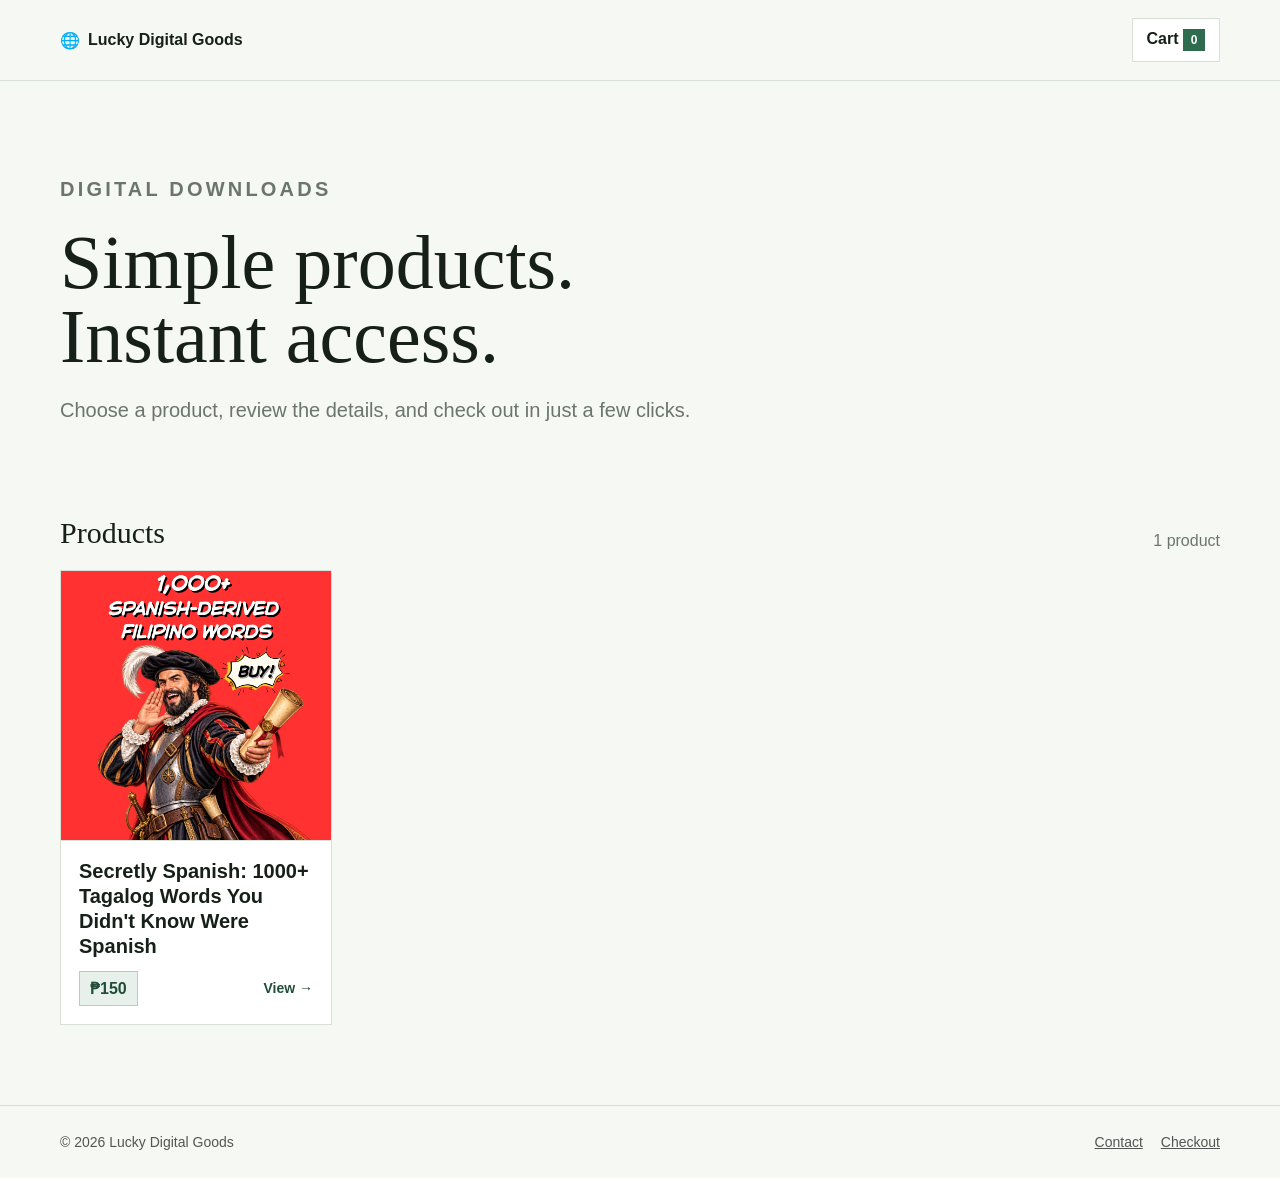
==== index.html @ a17fe29d "Add files via upload" ====
<!doctype html>
<html lang="en">
<head>
  <meta charset="utf-8" />
  <meta name="viewport" content="width=device-width, initial-scale=1" />
  <title>Lucky Digital Goods</title>
  <meta name="description" content="Simple digital goods store." />
  <link rel="stylesheet" href="styles.css" />
</head>
<body>
  <header class="site-header">
    <a class="brand" href="index.html">🌐 <span>Lucky Digital Goods</span></a>
    <nav class="header-actions">
      <a href="checkout.html" class="cart-button">Cart <span id="cart-count">0</span></a>
    </nav>
  </header>

  <main class="container">
    <section class="hero">
      <p class="eyebrow">DIGITAL DOWNLOADS</p>
      <h1>Simple products. Instant access.</h1>
      <p>Choose a product, review the details, and check out in just a few clicks.</p>
    </section>

    <section>
      <div class="section-title">
        <h2>Products</h2>
        <span id="product-total"></span>
      </div>
      <div id="product-grid" class="product-grid"></div>
    </section>
  </main>

  <footer class="site-footer">
    <div>© <span id="year"></span> Lucky Digital Goods</div>
    <div class="footer-links">
      <a href="mailto:learngokids@gmail.com">Contact</a>
      <a href="checkout.html">Checkout</a>
    </div>
  </footer>

  <script src="products.js"></script>
  <script src="app.js"></script>
</body>
</html>
---- styles.css ----
:root{
  --bg:#F6F8F3;
  --text:#172018;
  --muted:#6B756D;
  --line:#D9E0D8;
  --card:#FFFFFF;
  --accent:#2F6B4F;
  --accent-dark:#214D39;
  --soft:#E7F0EA;
  --radius:0px;
}
*{box-sizing:border-box}
html{scroll-behavior:smooth}
body{margin:0;font-family:"Trebuchet MS","Segoe UI",Arial,sans-serif;color:var(--text);background:var(--bg)}
a{color:inherit} img{max-width:100%;display:block} button,input,select{font:inherit} button{cursor:pointer}
.site-header{position:sticky;top:0;z-index:30;display:flex;justify-content:space-between;align-items:center;padding:18px max(24px,calc((100vw - 1160px)/2));border-bottom:1px solid var(--line);background:rgba(246,248,243,.96);backdrop-filter:blur(8px)}
.brand{display:flex;align-items:center;gap:8px;text-decoration:none;font-weight:800}.header-actions{display:flex;align-items:center;gap:12px}
.cart-button{text-decoration:none;border:1px solid var(--line);padding:10px 14px;border-radius:0;font-weight:700;background:#fff}
#cart-count{display:inline-grid;place-items:center;min-width:22px;height:22px;padding:0 6px;border-radius:0;background:var(--accent);color:white;font-size:12px}
.container{width:min(1160px,calc(100% - 32px));margin:0 auto}
.hero{padding:72px 0 50px;max-width:720px}.eyebrow{font-size:12px;font-weight:900;letter-spacing:.16em;color:var(--accent-dark)}
.hero h1,.section-title h2,.product-info h1,.description-section h2,.checkout-page h1,.checkout-box h2,.reviews-header h2{font-family:Georgia,"Times New Roman",serif;font-weight:500}
.hero h1{font-size:clamp(38px,7vw,76px);line-height:.98;margin:8px 0 18px}.hero p{font-size:20px;color:var(--muted);line-height:1.6}
.section-title{display:flex;justify-content:space-between;align-items:end;margin:20px 0}.section-title h2{font-size:30px;margin:0}.section-title span{color:var(--muted)}
.product-grid{display:grid;grid-template-columns:repeat(auto-fill,minmax(245px,1fr));gap:24px;padding-bottom:80px}
.product-card{overflow:hidden;background:var(--card);border:1px solid var(--line);border-radius:0;transition:.18s ease}
.product-card:hover{transform:translateY(-4px);box-shadow:0 10px 24px rgba(33,77,57,.08);border-color:#BFC9C0}.product-card a{text-decoration:none}
.product-card img{width:100%;aspect-ratio:1/1;object-fit:cover;border-bottom:1px solid var(--line)}.product-card-body{padding:18px}.product-card h3{margin:0 0 12px;font-size:20px;line-height:1.25}
.product-meta{display:flex;justify-content:space-between;align-items:center;gap:12px}.price-tag{display:inline-block;padding:7px 10px;background:var(--soft);border:1px solid #B9CDBF;color:var(--accent-dark);font-weight:800}.view-link{font-size:14px;font-weight:800;color:var(--accent-dark)}
.product-page{padding-top:34px;padding-bottom:80px}.back-link{display:inline-block;margin:8px 0 24px;text-decoration:none;font-weight:700;color:var(--accent-dark)}
.product-detail{display:grid;grid-template-columns:minmax(0,1.25fr) minmax(320px,.75fr);gap:34px;align-items:start}
.gallery,.product-info,.description-section,.reviews-section{background:#fff;border:1px solid var(--line);border-radius:0}.gallery{overflow:hidden;padding:16px}
.main-image-wrap{position:relative;width:100%;height:560px;display:flex;align-items:center;justify-content:center;overflow:hidden;background:#F1F4EF}
.main-product-image{width:100%;height:100%;object-fit:contain;object-position:center;display:block}
.gallery-arrow{position:absolute;top:50%;transform:translateY(-50%);width:42px;height:42px;border-radius:0;border:1px solid var(--line);background:#fff;font-size:28px;line-height:1;z-index:3}
.gallery-arrow.left{left:14px}.gallery-arrow.right{right:14px}.thumbnail-row{display:flex;gap:10px;overflow-x:auto;padding-top:12px}
.thumb{width:90px;height:76px;flex:0 0 90px;object-fit:contain;object-position:center;background:#fff;border:2px solid transparent;border-radius:0;cursor:pointer}.thumb.active{border-color:var(--accent)}
.product-info{padding:26px;position:sticky;top:92px}.badge{display:inline-block;background:var(--soft);border:1px solid #d8d2c7;border-radius:0;padding:7px 10px;font-size:12px;font-weight:800;color:var(--accent-dark)}
.product-info h1{font-size:clamp(30px,4vw,48px);line-height:1.05;margin:16px 0}.big-price{font-size:26px;font-weight:900;margin-bottom:14px;color:var(--accent-dark)}.lead{font-size:17px;color:var(--muted);line-height:1.55}
.purchase-actions{display:grid;grid-template-columns:1fr 1fr;gap:10px;margin:24px 0}.btn{display:inline-flex;align-items:center;justify-content:center;border:1px solid var(--accent);border-radius:0;padding:13px 18px;text-decoration:none;font-weight:900;background:#fff;color:var(--accent-dark)}
.btn-primary{background:var(--accent);color:#fff;border-color:var(--accent)}.btn-primary:hover{background:var(--accent-dark)}.btn-secondary:hover{background:var(--soft)}.btn-small{padding:9px 13px;font-size:14px}.btn-block{width:100%}
.mini-trust{display:grid;gap:9px;font-size:13px;color:#444;margin:18px 0}.details-card{border-top:1px solid #ddd;padding-top:18px}.details-card h3{margin:0 0 12px}.details-card ul{padding-left:20px;line-height:1.7}
.reviews-section{margin-top:28px;padding:28px}.reviews-header{display:flex;justify-content:space-between;align-items:flex-end;gap:20px;margin-bottom:18px}.reviews-label{display:block;margin-bottom:5px;color:var(--accent);font-size:11px;font-weight:900;letter-spacing:.13em}.reviews-header h2{margin:0;font-size:28px}.review-summary{display:flex;align-items:center;gap:9px;font-size:13px}.review-stars{color:#E5A700;letter-spacing:2px;font-size:16px}.reviews-notice{margin-bottom:20px;padding:10px 12px;background:var(--soft);color:var(--accent-dark);font-size:12px;line-height:1.5;border-left:3px solid var(--accent)}
.reviews-grid{display:grid;grid-template-columns:repeat(2,minmax(0,1fr));gap:0 28px}.review-card{padding:18px 0;border-bottom:1px solid var(--line)}.review-top{display:flex;align-items:center;gap:12px;margin-bottom:10px}.review-avatar{width:40px;height:40px;flex:0 0 40px;display:grid;place-items:center;background:var(--soft);border:1px solid #C6D4CA;color:var(--accent-dark);font-size:15px;font-weight:900}.review-user{display:block;margin-bottom:3px;font-size:14px}.review-card p{margin:0;color:#465048;line-height:1.6;font-size:14px}
.description-section{padding:28px;margin-top:28px}.description-section h2{margin-top:0}.description-section p{line-height:1.75;color:#333}
.checkout-page{padding:42px 0 80px}.checkout-page h1{font-size:40px}.checkout-layout{display:grid;grid-template-columns:1.4fr .8fr;gap:32px;align-items:start}.checkout-items{display:grid;gap:14px}
.checkout-item{display:grid;grid-template-columns:92px 1fr auto;gap:16px;align-items:center;padding:16px;background:#fff;border:1px solid var(--line);border-radius:0}.checkout-item img{width:92px;height:92px;border-radius:0;object-fit:contain;background:#F4F6F2}.checkout-item h3{margin:0 0 7px;font-size:18px}.remove-link{border:0;background:transparent;text-decoration:underline;padding:0;margin-top:8px;color:var(--accent-dark)}
.summary-card,.checkout-box{background:#fff;border:1px solid var(--line);border-radius:0;padding:20px}.summary-card{margin-top:16px}.summary-card>div{display:flex;justify-content:space-between;padding:10px 0}.summary-total{border-top:1px solid #ddd;font-size:20px}.checkout-box{position:sticky;top:92px}.checkout-box h2{margin-top:0}.checkout-box label{display:grid;gap:7px;font-weight:800;font-size:14px;margin-bottom:15px}.checkout-box input,.checkout-box select{width:100%;padding:13px;border:1px solid #aaa;border-radius:0;background:#fff}.payment-note{background:var(--soft);padding:14px;border-radius:0;margin:16px 0;color:var(--accent-dark)}.payment-note p{margin:7px 0 0;color:#555;font-size:13px;line-height:1.55}.form-message{min-height:20px;font-size:13px}.fine-print{font-size:11px;color:#777;line-height:1.5}.empty-state{padding:40px;text-align:center;background:#fff;border:1px solid var(--line);border-radius:0}
.site-footer{display:flex;justify-content:space-between;gap:20px;align-items:center;border-top:1px solid var(--line);padding:28px max(24px,calc((100vw - 1160px)/2));color:#555;font-size:14px}.footer-links{display:flex;gap:18px}
@media(max-width:820px){.product-detail,.checkout-layout{grid-template-columns:1fr}.product-info,.checkout-box{position:static}.main-image-wrap{height:500px}}
@media(max-width:650px){.reviews-header{align-items:flex-start;flex-direction:column}.reviews-grid{grid-template-columns:1fr}}
@media(max-width:560px){.site-header{padding:14px 16px}.brand span{font-size:14px}.hero{padding:48px 0 30px}.hero p{font-size:17px}.main-image-wrap{height:390px}.purchase-actions{grid-template-columns:1fr}.checkout-item{grid-template-columns:72px 1fr}.checkout-item img{width:72px;height:72px}.checkout-item>strong{grid-column:2}.site-footer{align-items:flex-start;flex-direction:column}}
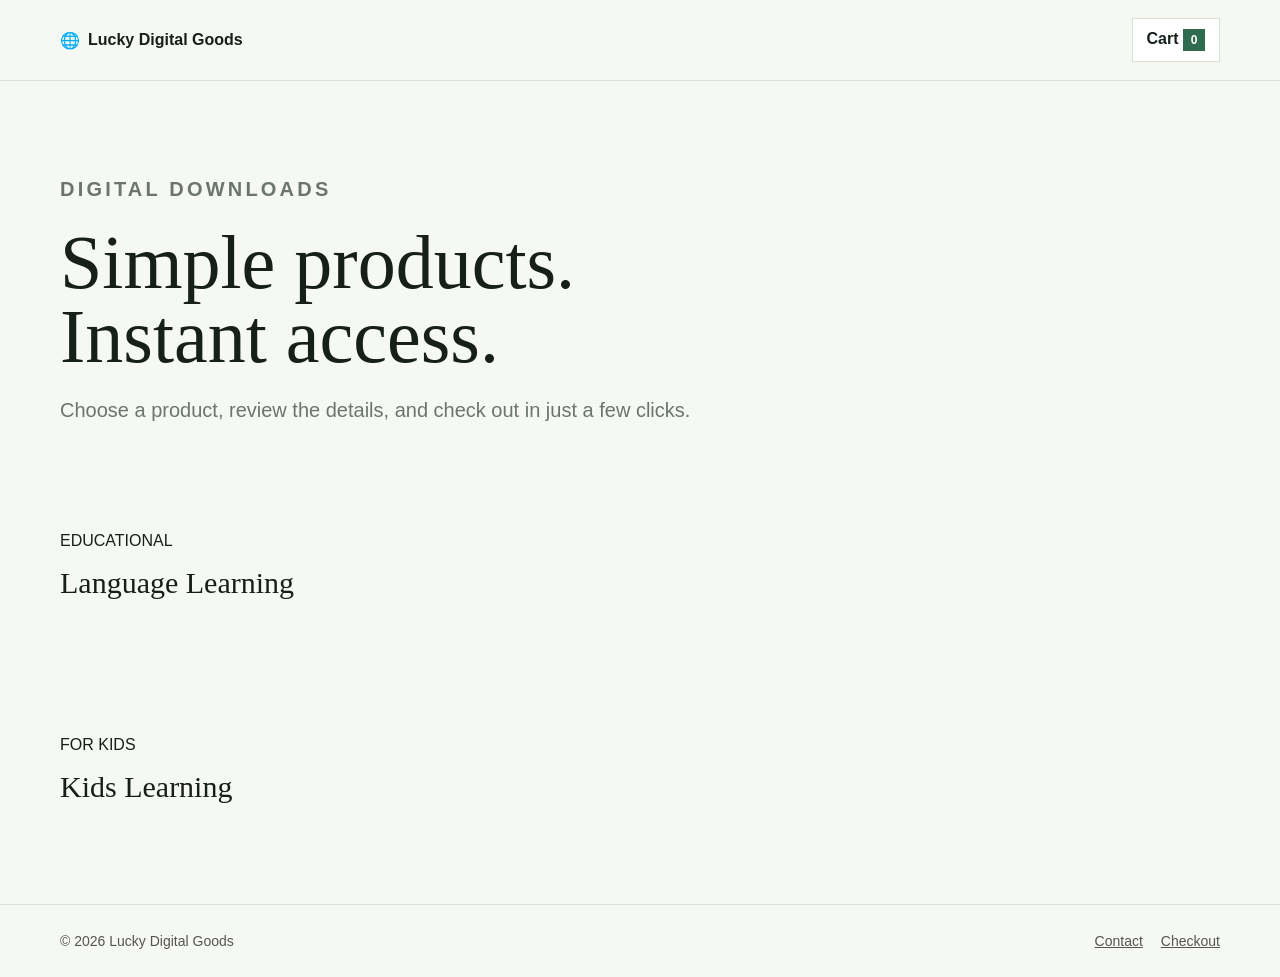
==== commit 21ada871: "Update index.html" ====
--- a/index.html
+++ b/index.html
@@ -22,13 +22,34 @@
       <p>Choose a product, review the details, and check out in just a few clicks.</p>
     </section>
 
-    <section>
-      <div class="section-title">
-        <h2>Products</h2>
-        <span id="product-total"></span>
-      </div>
-      <div id="product-grid" class="product-grid"></div>
-    </section>
+<section class="category-section">
+  <div class="section-title">
+    <div>
+      <p class="category-label">EDUCATIONAL</p>
+      <h2>Language Learning</h2>
+    </div>
+  </div>
+
+  <div
+    id="language-product-grid"
+    class="product-grid"
+  ></div>
+</section>
+
+
+<section class="category-section">
+  <div class="section-title">
+    <div>
+      <p class="category-label">FOR KIDS</p>
+      <h2>Kids Learning</h2>
+    </div>
+  </div>
+
+  <div
+    id="kids-product-grid"
+    class="product-grid"
+  ></div>
+</section>
   </main>
 
   <footer class="site-footer">
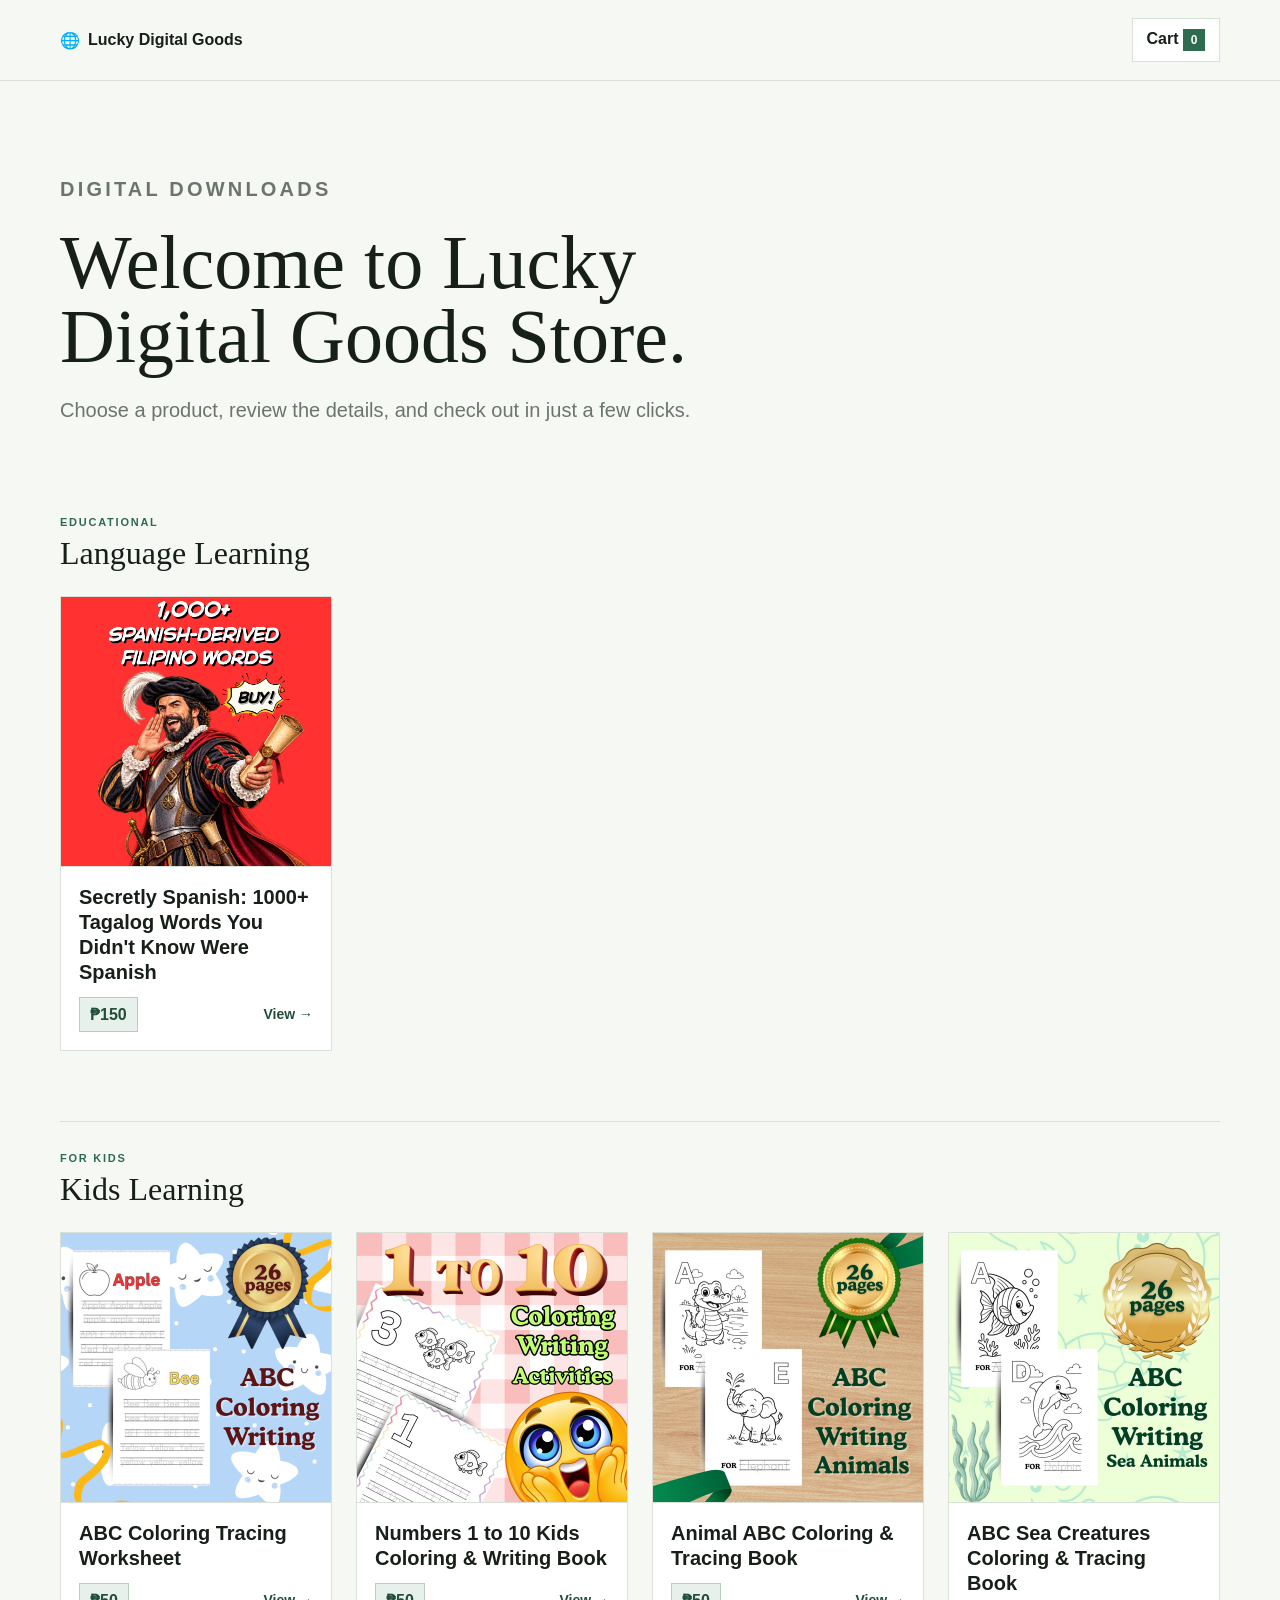
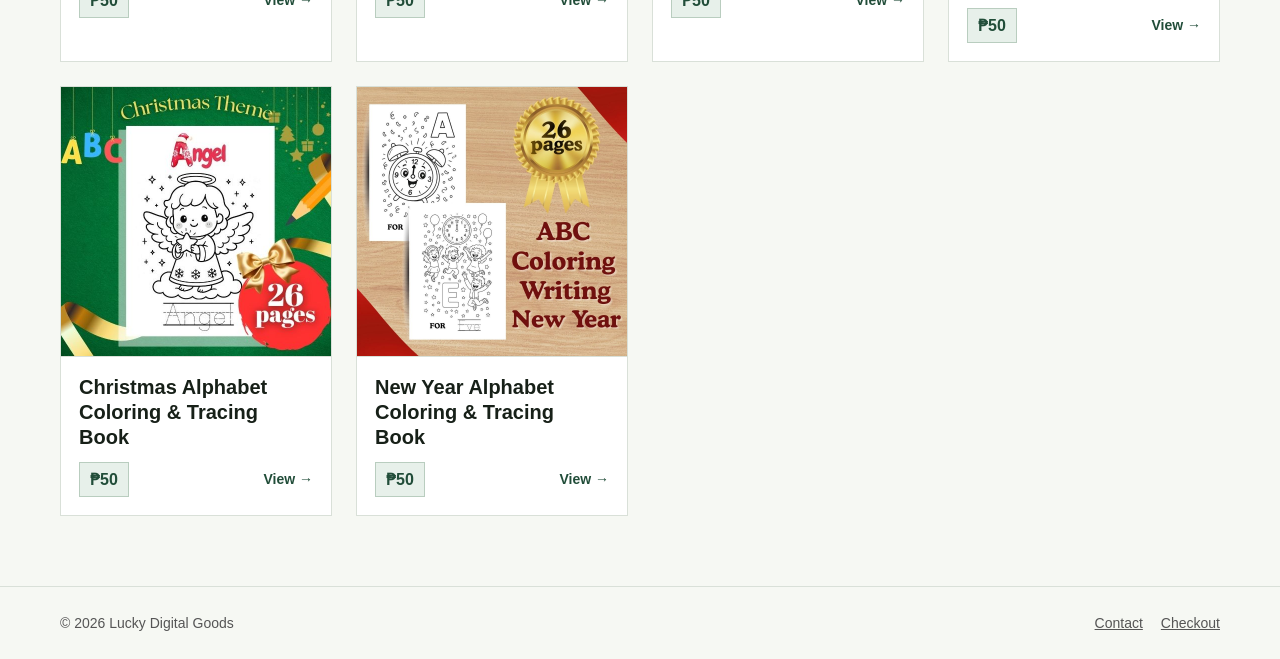
==== commit c566e3fe: "Update index.html" ====
--- a/index.html
+++ b/index.html
@@ -18,7 +18,7 @@
   <main class="container">
     <section class="hero">
       <p class="eyebrow">DIGITAL DOWNLOADS</p>
-      <h1>Simple products. Instant access.</h1>
+      <h1>Welcome to Lucky Digital Goods Store.</h1>
       <p>Choose a product, review the details, and check out in just a few clicks.</p>
     </section>
 
--- a/styles.css
+++ b/styles.css
@@ -51,3 +51,47 @@
 @media(max-width:820px){.product-detail,.checkout-layout{grid-template-columns:1fr}.product-info,.checkout-box{position:static}.main-image-wrap{height:500px}}
 @media(max-width:650px){.reviews-header{align-items:flex-start;flex-direction:column}.reviews-grid{grid-template-columns:1fr}}
 @media(max-width:560px){.site-header{padding:14px 16px}.brand span{font-size:14px}.hero{padding:48px 0 30px}.hero p{font-size:17px}.main-image-wrap{height:390px}.purchase-actions{grid-template-columns:1fr}.checkout-item{grid-template-columns:72px 1fr}.checkout-item img{width:72px;height:72px}.checkout-item>strong{grid-column:2}.site-footer{align-items:flex-start;flex-direction:column}}
+
+
+
+/* =========================
+   PRODUCT CATEGORIES
+   ========================= */
+
+.category-section {
+  margin-bottom: 70px;
+}
+
+.category-section + .category-section {
+  padding-top: 10px;
+  border-top: 1px solid var(--line);
+}
+
+.category-label {
+  margin: 0 0 7px;
+  font-size: 11px;
+  font-weight: 900;
+  letter-spacing: .16em;
+  color: var(--accent);
+}
+
+.category-section .section-title {
+  margin-bottom: 24px;
+}
+
+.category-section .section-title h2 {
+  margin: 0;
+  font-size: 32px;
+}
+
+.category-section .product-grid {
+  padding-bottom: 0;
+}
+
+.empty-category {
+  grid-column: 1 / -1;
+  padding: 30px;
+  border: 1px solid var(--line);
+  background: #fff;
+  color: var(--muted);
+}
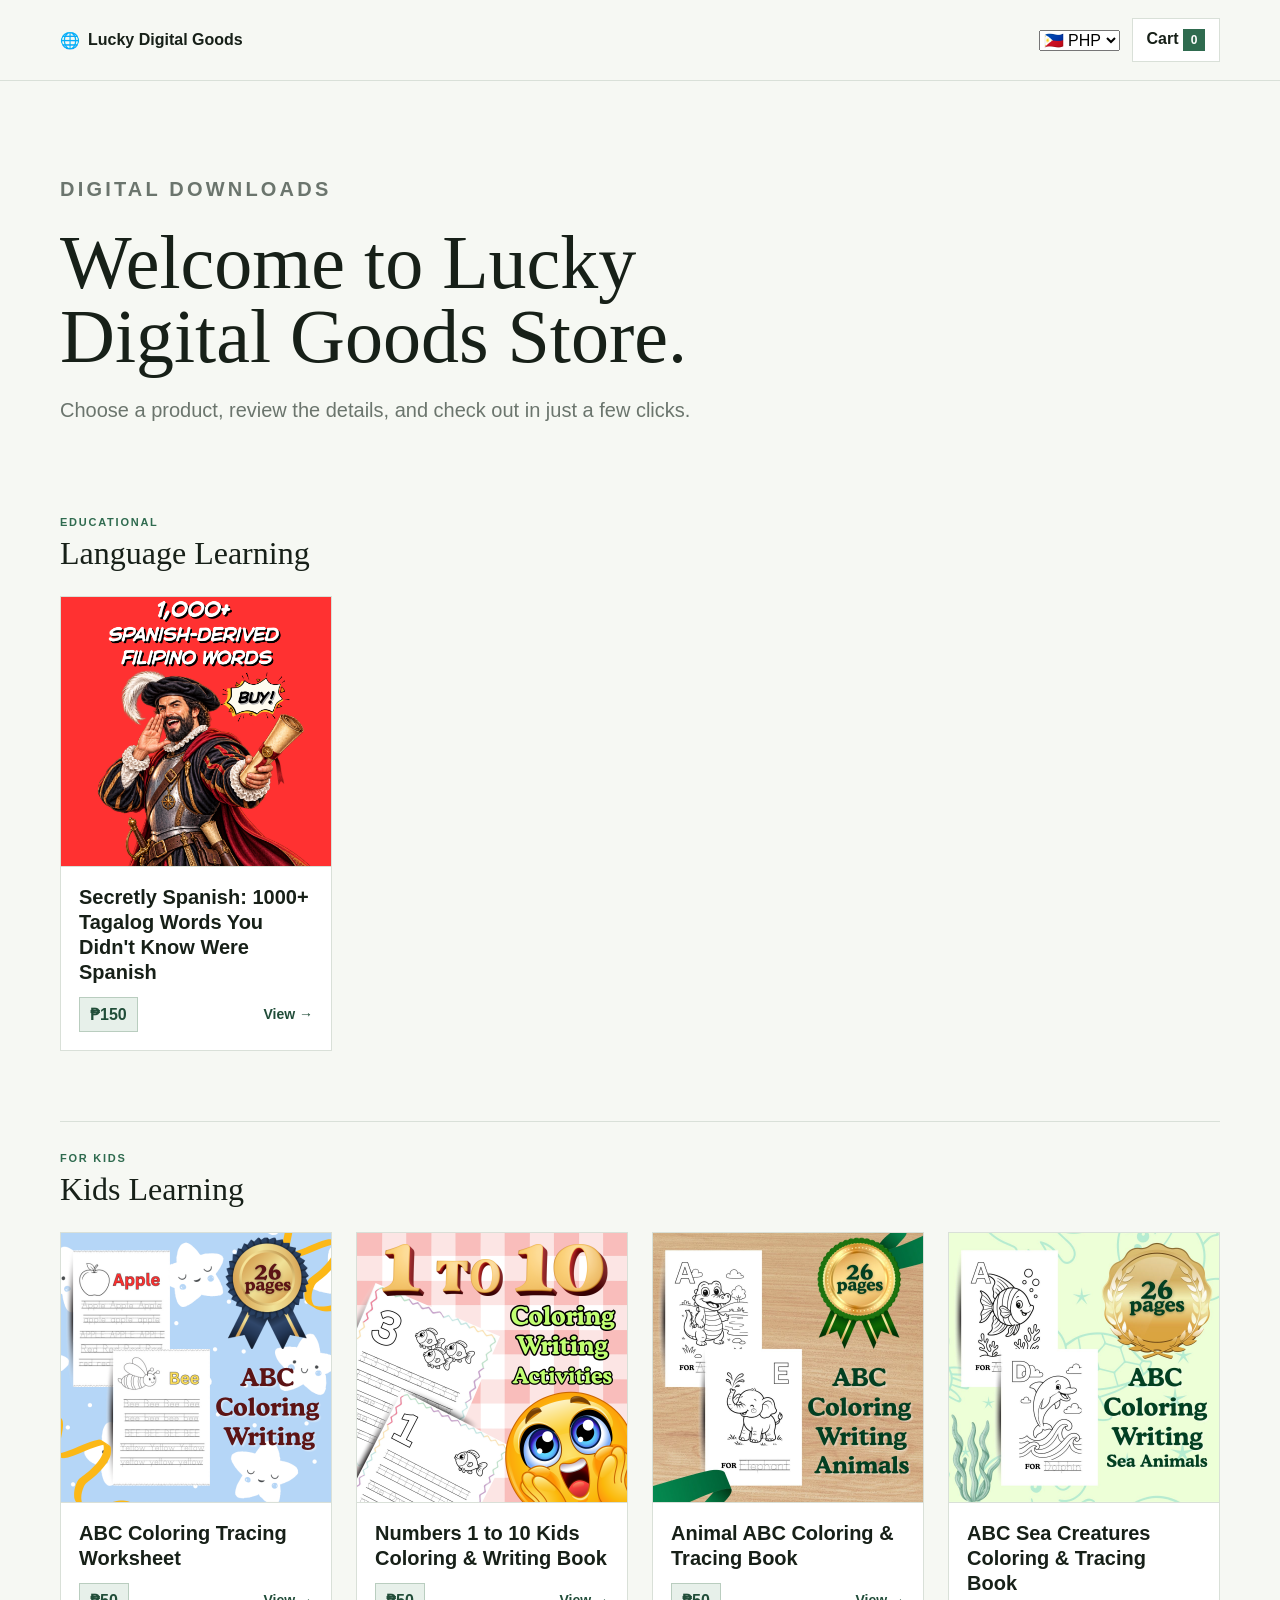
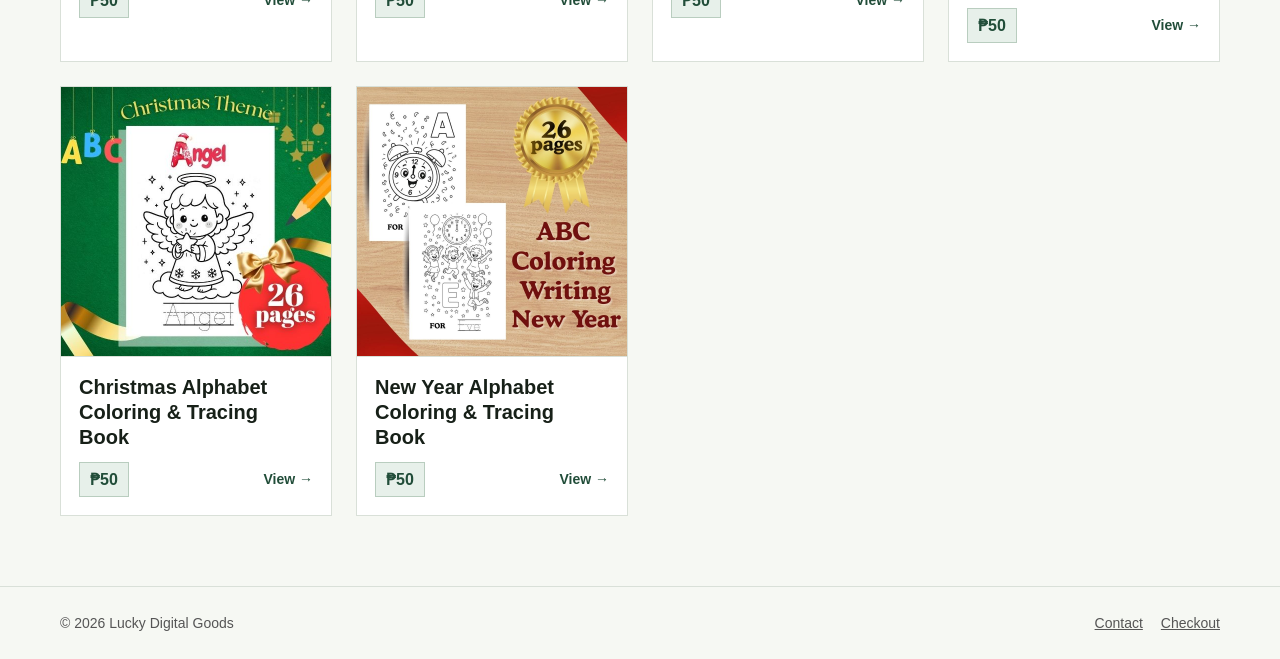
==== commit 51231e34: "Update index.html" ====
--- a/index.html
+++ b/index.html
@@ -11,8 +11,17 @@
   <header class="site-header">
     <a class="brand" href="index.html">🌐 <span>Lucky Digital Goods</span></a>
     <nav class="header-actions">
-      <a href="checkout.html" class="cart-button">Cart <span id="cart-count">0</span></a>
-    </nav>
+
+  <select id="currency-selector" class="currency-selector">
+    <option value="PHP">🇵🇭 PHP</option>
+    <option value="USD">🌎 USD</option>
+  </select>
+
+  <a href="checkout.html" class="cart-button">
+    Cart <span id="cart-count">0</span>
+  </a>
+
+</nav>
   </header>
 
   <main class="container">
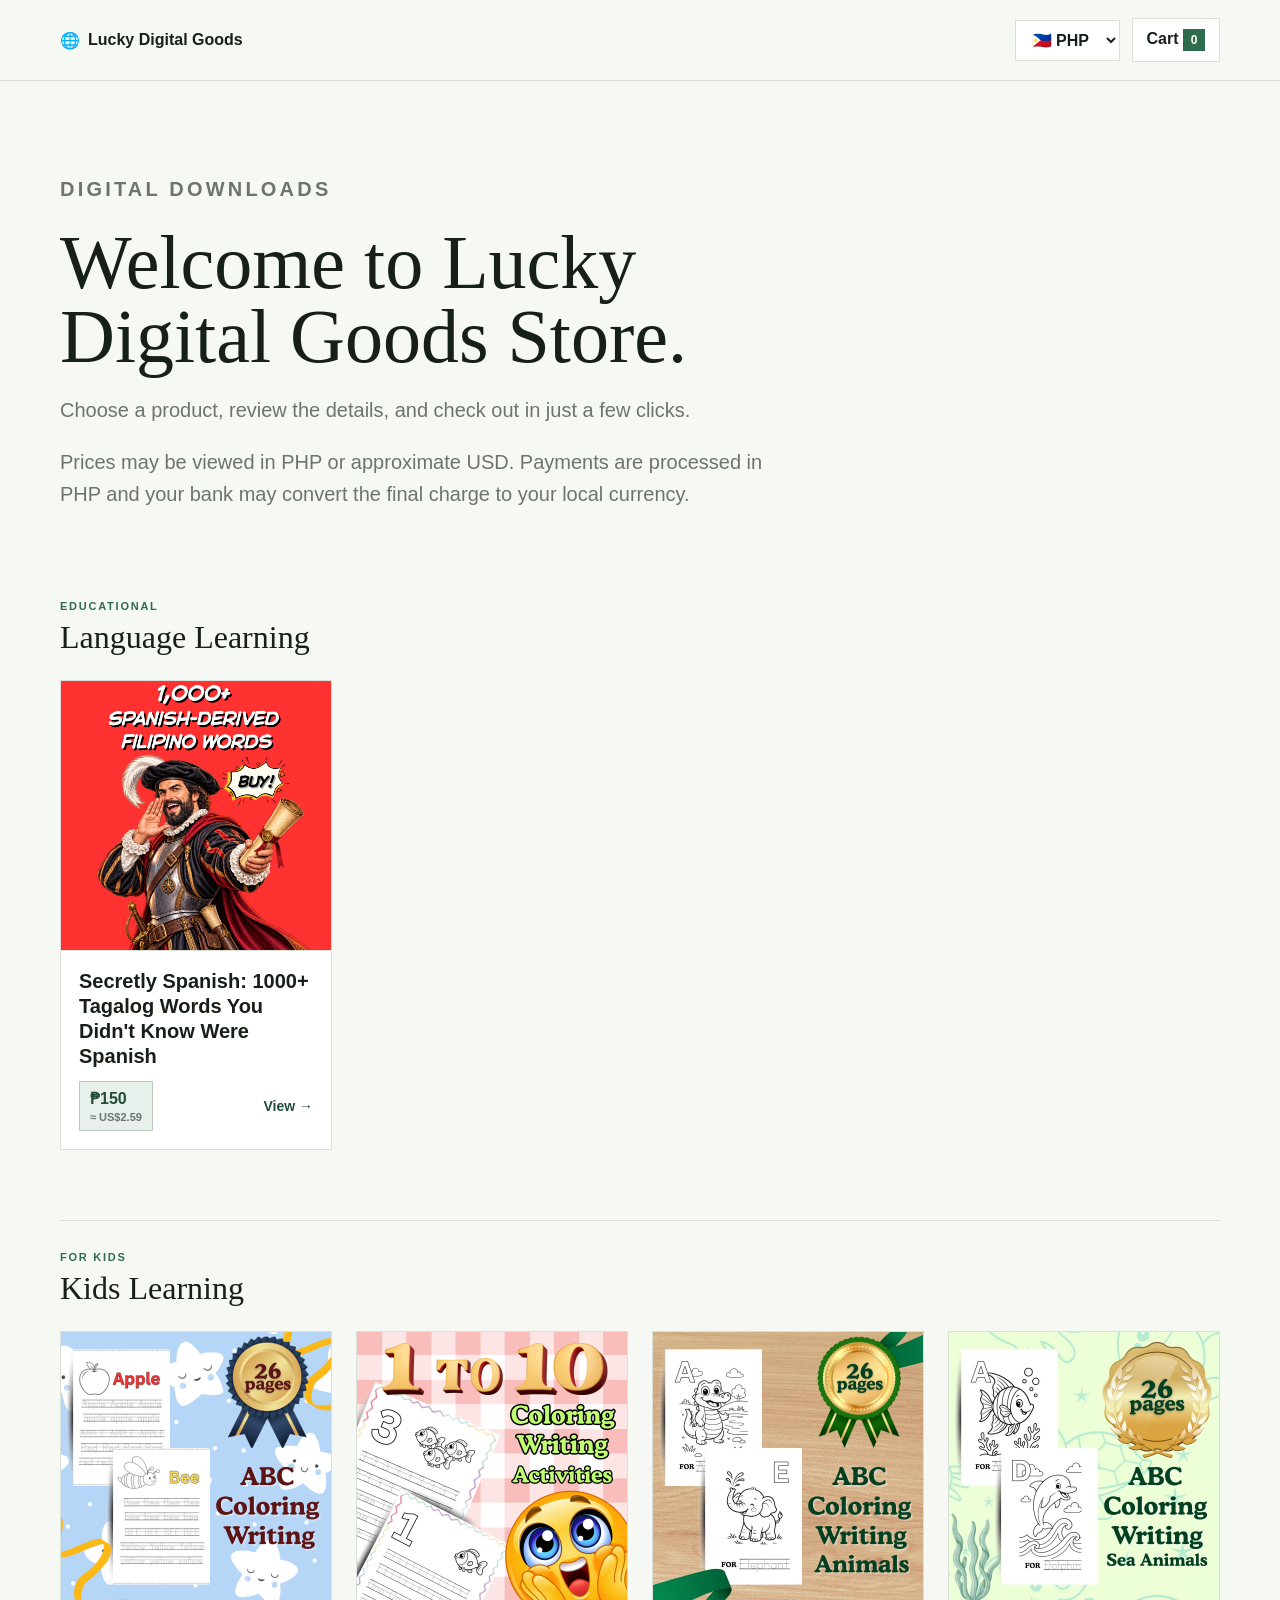
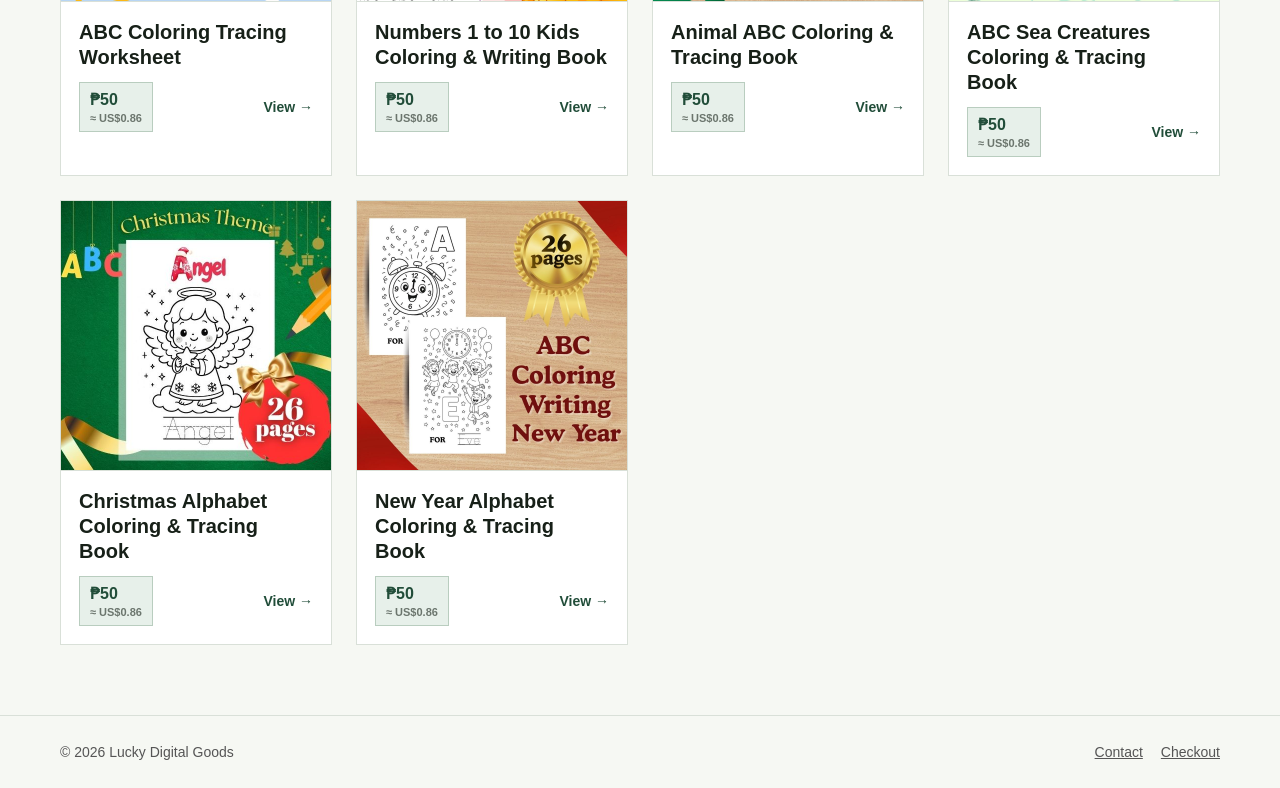
==== commit 2967e900: "Update index.html" ====
--- a/index.html
+++ b/index.html
@@ -29,6 +29,11 @@
       <p class="eyebrow">DIGITAL DOWNLOADS</p>
       <h1>Welcome to Lucky Digital Goods Store.</h1>
       <p>Choose a product, review the details, and check out in just a few clicks.</p>
+      <p class="currency-note">
+  Prices may be viewed in PHP or approximate USD.
+  Payments are processed in PHP and your bank may convert
+  the final charge to your local currency.
+</p>
     </section>
 
 <section class="category-section">
--- a/styles.css
+++ b/styles.css
@@ -95,3 +95,40 @@
   background: #fff;
   color: var(--muted);
 }
+
+/* =========================
+   CURRENCY SELECTOR
+   ========================= */
+
+.currency-selector {
+  padding: 10px 12px;
+  border: 1px solid var(--line);
+  background: #fff;
+  color: var(--text);
+  font-weight: 700;
+  border-radius: 0;
+  cursor: pointer;
+}
+
+.currency-selector:focus {
+  outline: 1px solid var(--accent);
+}
+
+.price-tag .price-main,
+.big-price .price-main {
+  display: block;
+  font-weight: 900;
+}
+
+.price-conversion {
+  display: block;
+  margin-top: 3px;
+  font-size: 11px;
+  font-weight: 600;
+  color: var(--muted);
+}
+
+.big-price .price-conversion {
+  font-size: 13px;
+  margin-top: 5px;
+}
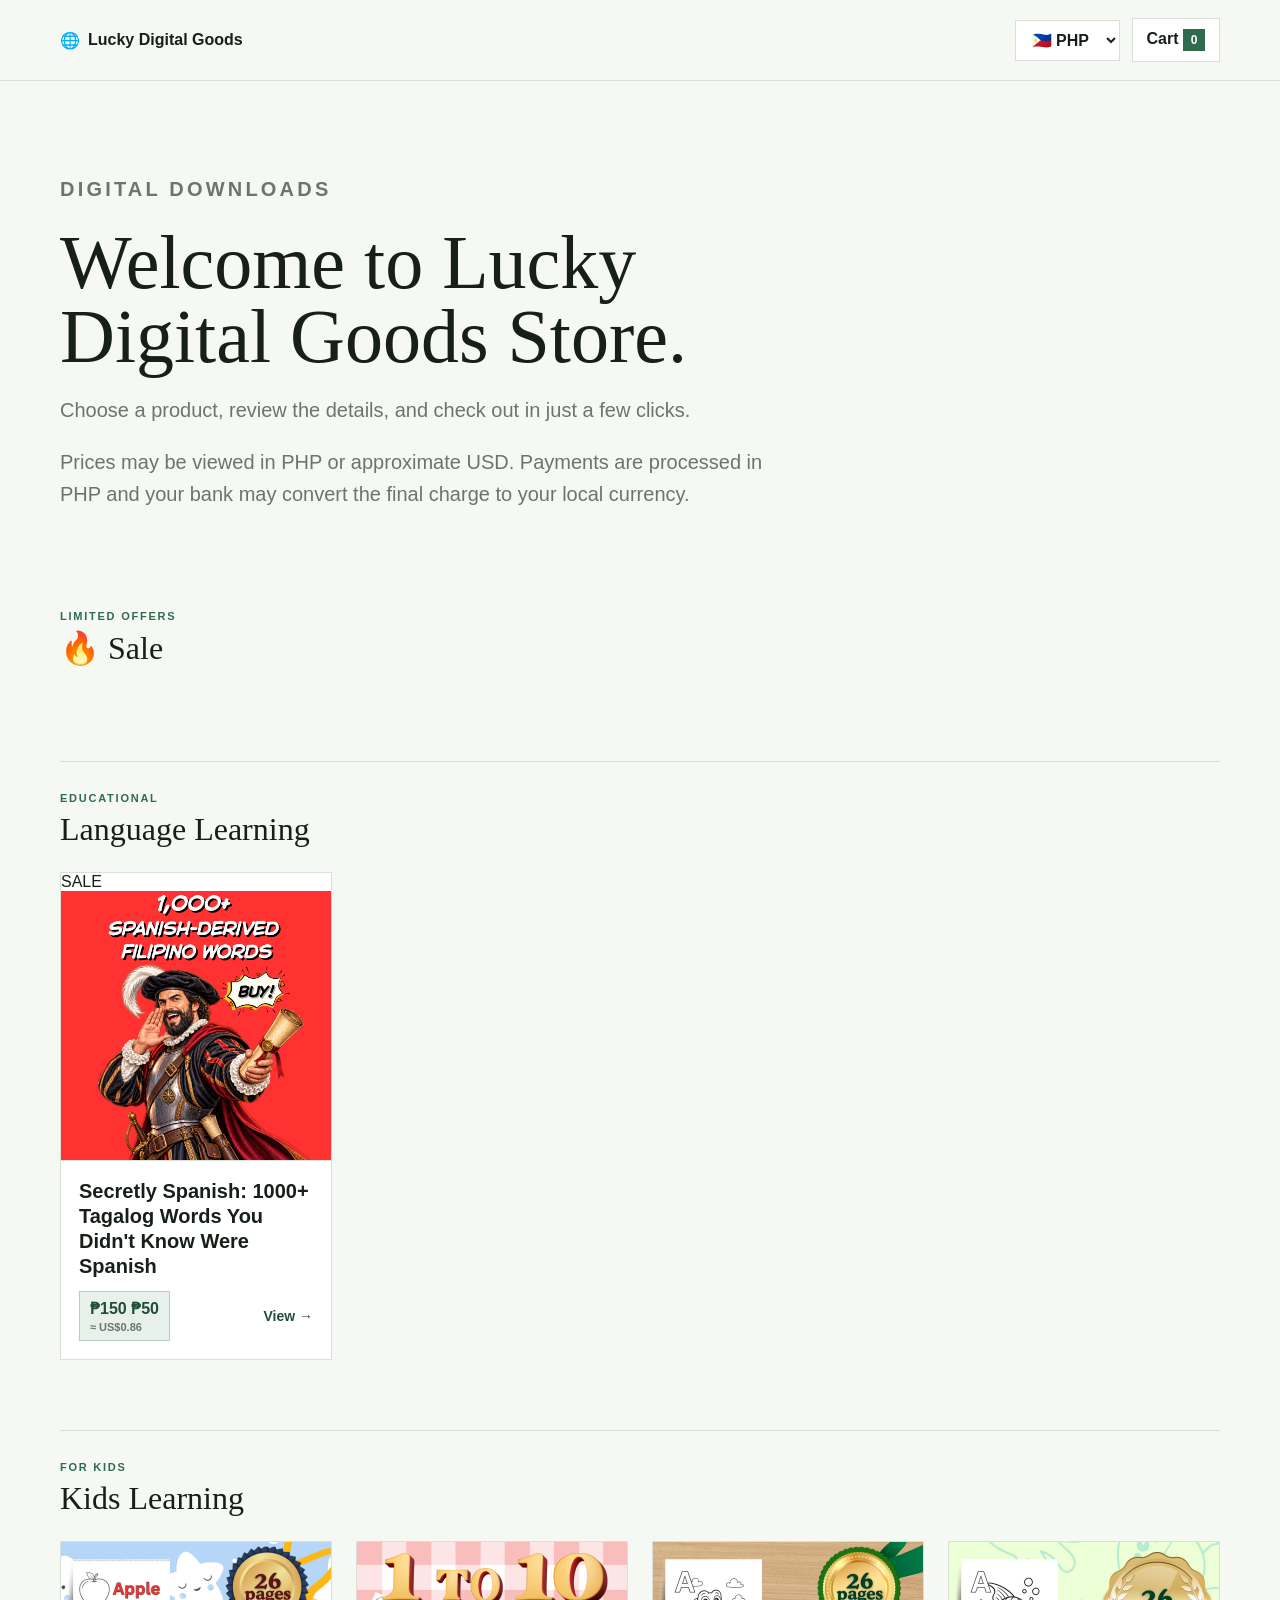
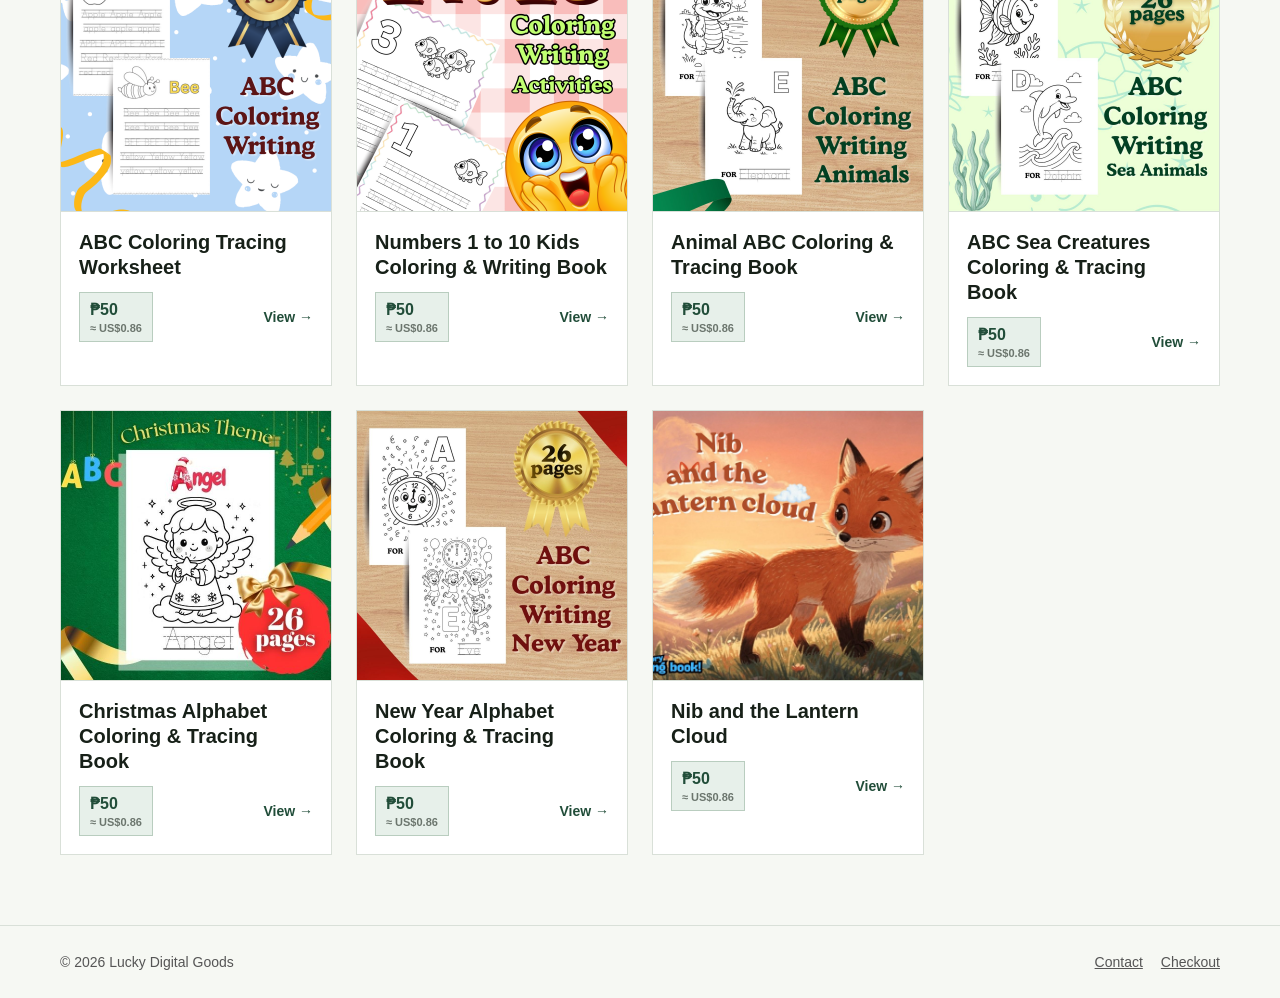
==== commit 0b408f59: "Update index.html" ====
--- a/index.html
+++ b/index.html
@@ -36,6 +36,28 @@
 </p>
     </section>
 
+    <section
+  id="sale-section"
+  class="category-section sale-section"
+>
+
+  <div class="section-title">
+    <div>
+      <p class="category-label sale-label">
+        LIMITED OFFERS
+      </p>
+
+      <h2>🔥 Sale</h2>
+    </div>
+  </div>
+
+  <div
+    id="sale-product-grid"
+    class="product-grid"
+  ></div>
+
+</section>
+
 <section class="category-section">
   <div class="section-title">
     <div>
@@ -64,6 +86,8 @@
     class="product-grid"
   ></div>
 </section>
+
+    
   </main>
 
   <footer class="site-footer">
--- a/styles.css
+++ b/styles.css
@@ -132,3 +132,8 @@
   font-size: 13px;
   margin-top: 5px;
 }
+.currency-note {
+  font-size: 13px;
+  color: var(--muted);
+  margin-bottom: 30px;
+}
